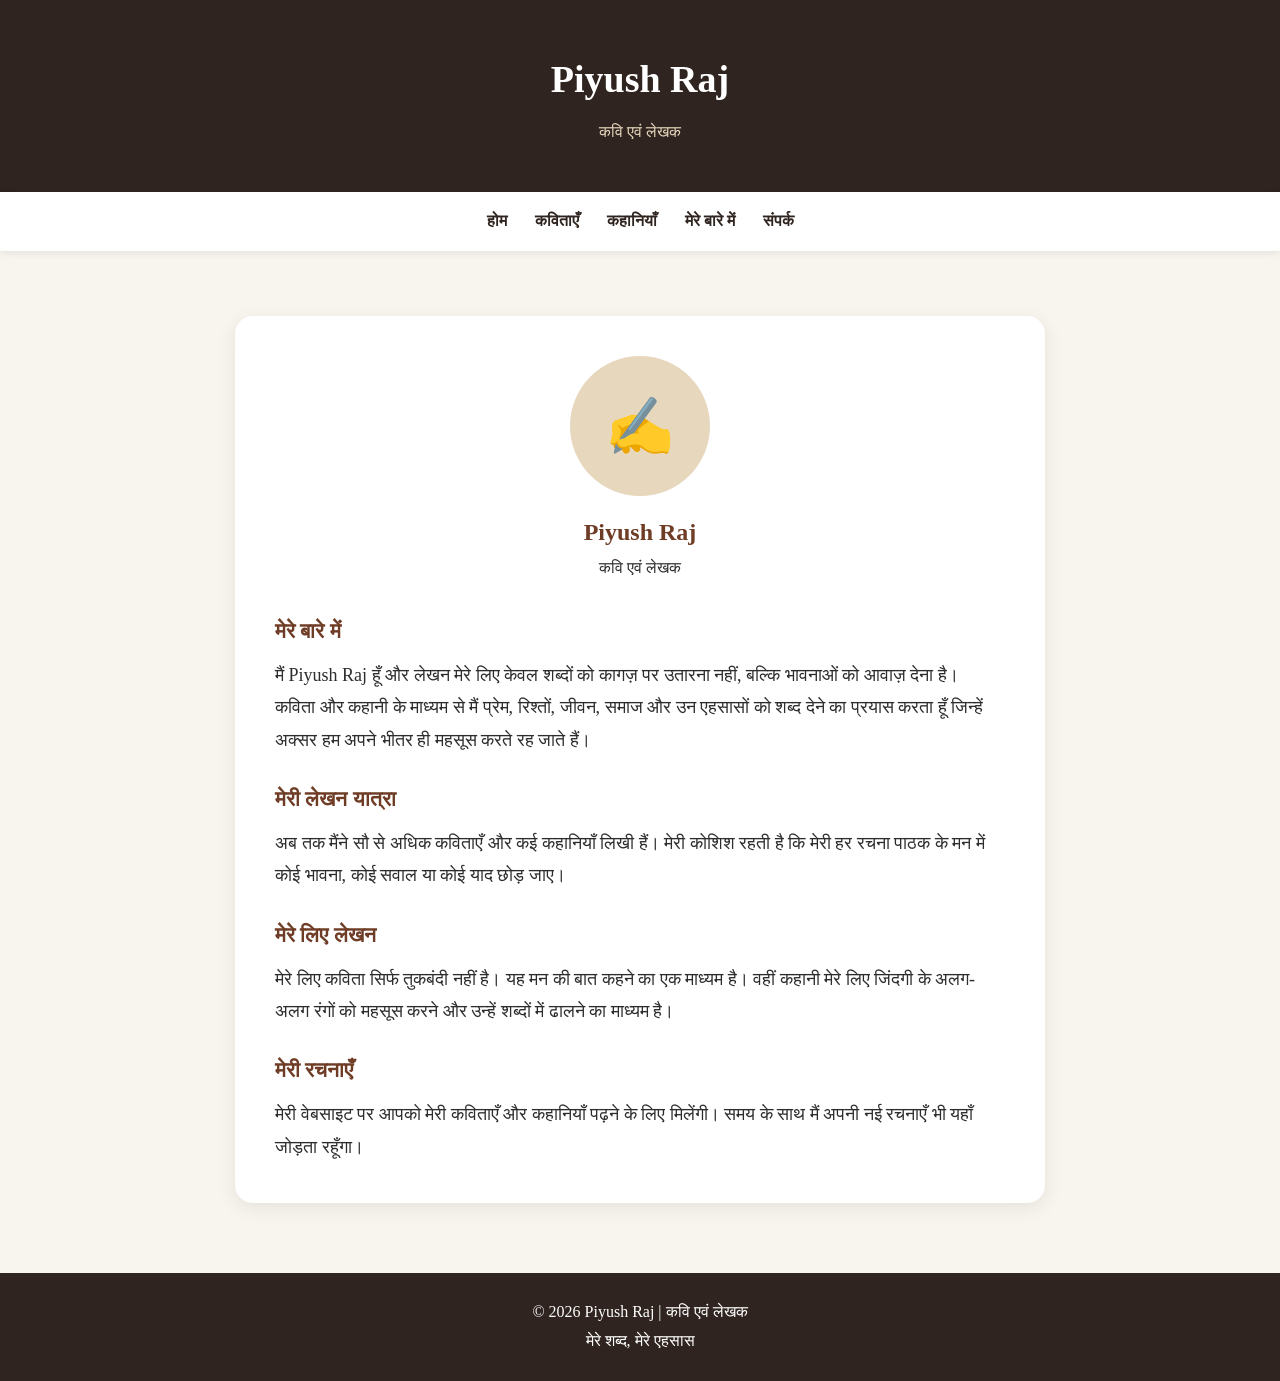
==== about.html @ 10edcc47 "Create about.html with author information Added a new about page with personal details and writing j" ====
<!DOCTYPE html>
<html lang="hi">
<head>
    <meta charset="UTF-8">
    <meta name="viewport" content="width=device-width, initial-scale=1.0">

    <title>मेरे बारे में | Piyush Raj</title>

    <style>
        * {
            margin: 0;
            padding: 0;
            box-sizing: border-box;
        }

        body {
            font-family: Georgia, "Noto Serif Devanagari", serif;
            background: #f8f5ef;
            color: #2d2d2d;
            line-height: 1.8;
        }

        header {
            background: #2f241f;
            color: white;
            text-align: center;
            padding: 45px 20px;
        }

        header h1 {
            font-size: 38px;
        }

        header p {
            color: #e7d7bd;
            margin-top: 5px;
        }

        nav {
            background: white;
            padding: 15px;
            text-align: center;
            box-shadow: 0 2px 8px rgba(0,0,0,0.08);
        }

        nav a {
            text-decoration: none;
            color: #2f241f;
            font-weight: bold;
            margin: 0 12px;
        }

        nav a:hover {
            color: #a45c2c;
        }

        .container {
            max-width: 850px;
            margin: 45px auto;
            padding: 20px;
        }

        .about-card {
            background: white;
            padding: 40px;
            border-radius: 18px;
            box-shadow: 0 5px 20px rgba(0,0,0,0.08);
        }

        .profile {
            text-align: center;
            margin-bottom: 30px;
        }

        .profile-circle {
            width: 140px;
            height: 140px;
            margin: auto;
            border-radius: 50%;
            background: #e7d7bd;
            display: flex;
            align-items: center;
            justify-content: center;
            font-size: 55px;
        }

        .profile h2 {
            margin-top: 15px;
            color: #6f3c26;
        }

        .about-text {
            font-size: 18px;
        }

        .about-text h3 {
            color: #6f3c26;
            margin-top: 25px;
            margin-bottom: 8px;
        }

        footer {
            background: #2f241f;
            color: white;
            text-align: center;
            padding: 25px;
            margin-top: 50px;
        }

        @media (max-width: 600px) {

            header h1 {
                font-size: 30px;
            }

            nav a {
                display: inline-block;
                margin: 5px 7px;
            }

            .about-card {
                padding: 25px 20px;
            }

            .about-text {
                font-size: 17px;
            }
        }
    </style>
</head>

<body>

<header>
    <h1>Piyush Raj</h1>
    <p>कवि एवं लेखक</p>
</header>

<nav>
    <a href="index.html">होम</a>
    <a href="poems.html">कविताएँ</a>
    <a href="stories.html">कहानियाँ</a>
    <a href="about.html">मेरे बारे में</a>
    <a href="contact.html">संपर्क</a>
</nav>

<div class="container">

    <div class="about-card">

        <div class="profile">

            <div class="profile-circle">
                ✍️
            </div>

            <h2>Piyush Raj</h2>

            <p>कवि एवं लेखक</p>

        </div>


        <div class="about-text">

            <h3>मेरे बारे में</h3>

            <p>
                मैं Piyush Raj हूँ और लेखन मेरे लिए केवल शब्दों को
                कागज़ पर उतारना नहीं, बल्कि भावनाओं को आवाज़ देना है।
            </p>

            <p>
                कविता और कहानी के माध्यम से मैं प्रेम, रिश्तों,
                जीवन, समाज और उन एहसासों को शब्द देने का प्रयास करता हूँ
                जिन्हें अक्सर हम अपने भीतर ही महसूस करते रह जाते हैं।
            </p>


            <h3>मेरी लेखन यात्रा</h3>

            <p>
                अब तक मैंने सौ से अधिक कविताएँ और कई कहानियाँ लिखी हैं।
                मेरी कोशिश रहती है कि मेरी हर रचना पाठक के मन में
                कोई भावना, कोई सवाल या कोई याद छोड़ जाए।
            </p>


            <h3>मेरे लिए लेखन</h3>

            <p>
                मेरे लिए कविता सिर्फ तुकबंदी नहीं है।
                यह मन की बात कहने का एक माध्यम है।
                वहीं कहानी मेरे लिए जिंदगी के अलग-अलग रंगों को
                महसूस करने और उन्हें शब्दों में ढालने का माध्यम है।
            </p>


            <h3>मेरी रचनाएँ</h3>

            <p>
                मेरी वेबसाइट पर आपको मेरी कविताएँ और कहानियाँ
                पढ़ने के लिए मिलेंगी। समय के साथ मैं अपनी नई
                रचनाएँ भी यहाँ जोड़ता रहूँगा।
            </p>

        </div>

    </div>

</div>

<footer>
    <p>© 2026 Piyush Raj | कवि एवं लेखक</p>
    <p>मेरे शब्द, मेरे एहसास</p>
</footer>

</body>
</html>
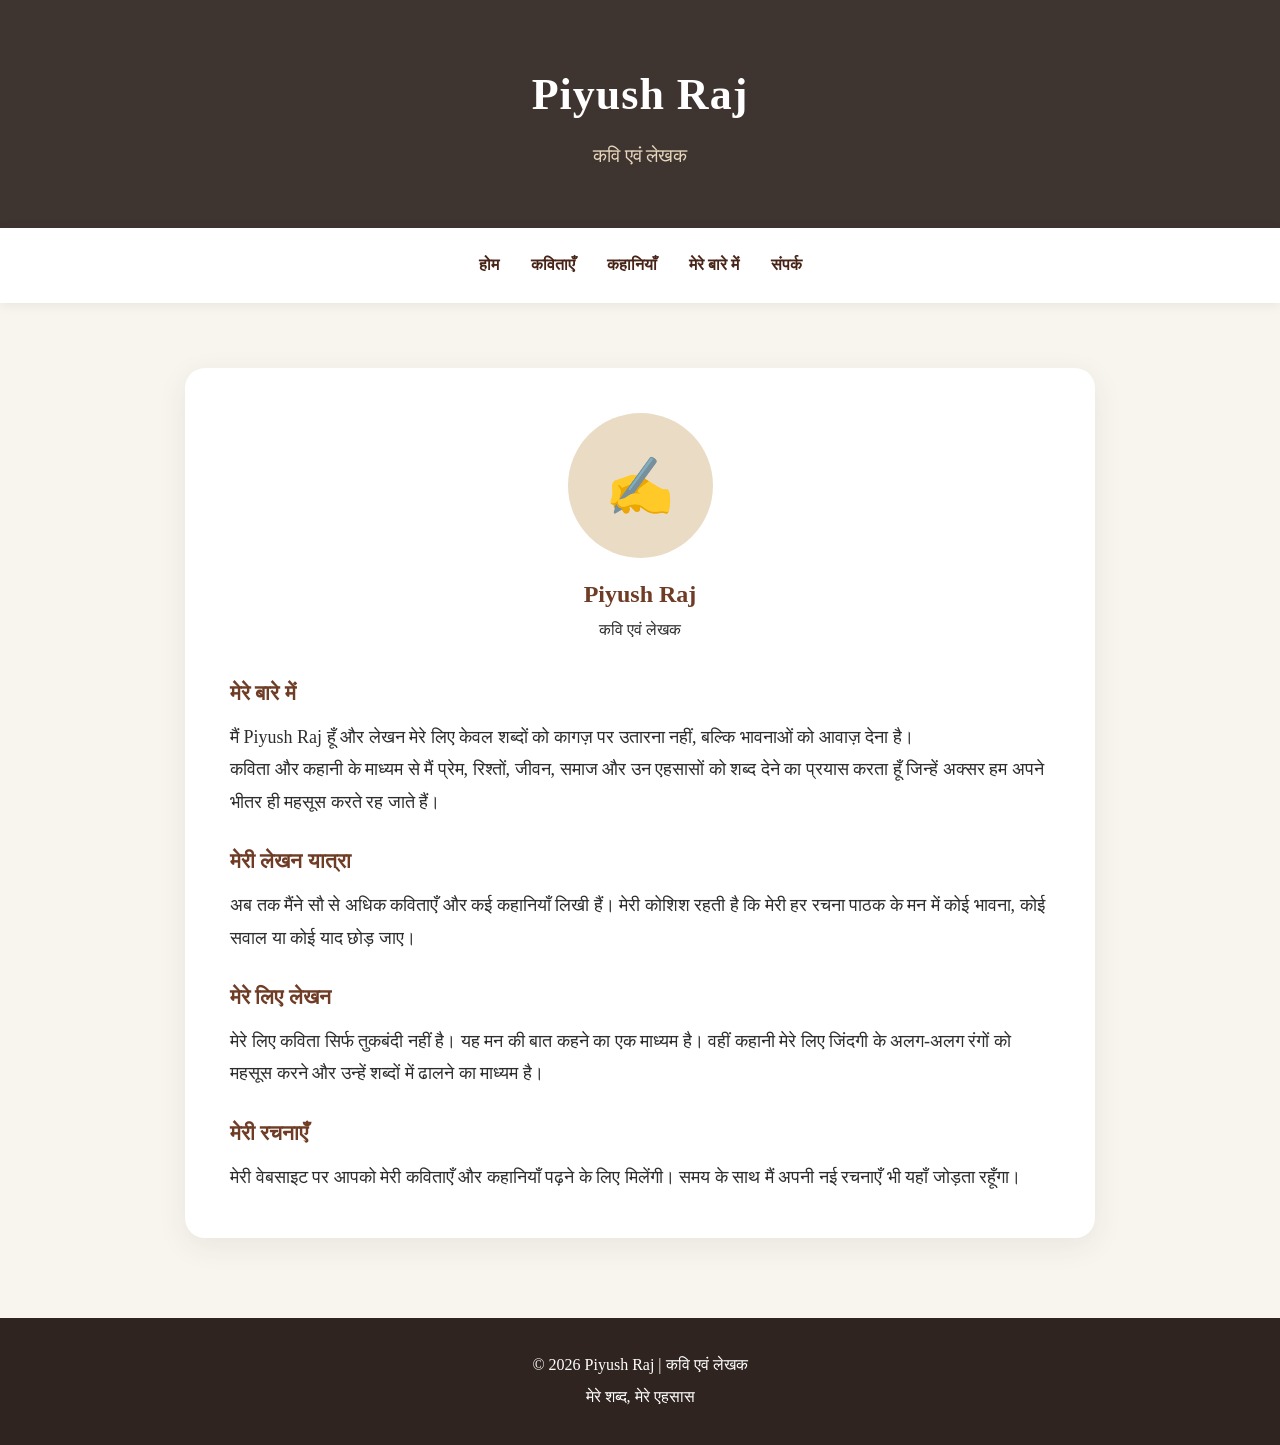
==== commit 8327d290: "Remove inline CSS from about.html Removed inline CSS styles from about.html." ====
--- a/about.html
+++ b/about.html
@@ -3,130 +3,11 @@
 <head>
     <meta charset="UTF-8">
     <meta name="viewport" content="width=device-width, initial-scale=1.0">
+    <link rel="stylesheet" href="style.css">
 
     <title>मेरे बारे में | Piyush Raj</title>
 
-    <style>
-        * {
-            margin: 0;
-            padding: 0;
-            box-sizing: border-box;
-        }
-
-        body {
-            font-family: Georgia, "Noto Serif Devanagari", serif;
-            background: #f8f5ef;
-            color: #2d2d2d;
-            line-height: 1.8;
-        }
-
-        header {
-            background: #2f241f;
-            color: white;
-            text-align: center;
-            padding: 45px 20px;
-        }
-
-        header h1 {
-            font-size: 38px;
-        }
-
-        header p {
-            color: #e7d7bd;
-            margin-top: 5px;
-        }
-
-        nav {
-            background: white;
-            padding: 15px;
-            text-align: center;
-            box-shadow: 0 2px 8px rgba(0,0,0,0.08);
-        }
-
-        nav a {
-            text-decoration: none;
-            color: #2f241f;
-            font-weight: bold;
-            margin: 0 12px;
-        }
-
-        nav a:hover {
-            color: #a45c2c;
-        }
-
-        .container {
-            max-width: 850px;
-            margin: 45px auto;
-            padding: 20px;
-        }
-
-        .about-card {
-            background: white;
-            padding: 40px;
-            border-radius: 18px;
-            box-shadow: 0 5px 20px rgba(0,0,0,0.08);
-        }
-
-        .profile {
-            text-align: center;
-            margin-bottom: 30px;
-        }
-
-        .profile-circle {
-            width: 140px;
-            height: 140px;
-            margin: auto;
-            border-radius: 50%;
-            background: #e7d7bd;
-            display: flex;
-            align-items: center;
-            justify-content: center;
-            font-size: 55px;
-        }
-
-        .profile h2 {
-            margin-top: 15px;
-            color: #6f3c26;
-        }
-
-        .about-text {
-            font-size: 18px;
-        }
-
-        .about-text h3 {
-            color: #6f3c26;
-            margin-top: 25px;
-            margin-bottom: 8px;
-        }
-
-        footer {
-            background: #2f241f;
-            color: white;
-            text-align: center;
-            padding: 25px;
-            margin-top: 50px;
-        }
-
-        @media (max-width: 600px) {
-
-            header h1 {
-                font-size: 30px;
-            }
-
-            nav a {
-                display: inline-block;
-                margin: 5px 7px;
-            }
-
-            .about-card {
-                padding: 25px 20px;
-            }
-
-            .about-text {
-                font-size: 17px;
-            }
-        }
-    </style>
+    
 </head>
 
 <body>
--- a/style.css
+++ b/style.css
@@ -0,0 +1,479 @@
+* {
+    margin: 0;
+    padding: 0;
+    box-sizing: border-box;
+}
+
+:root {
+    --primary: #6f3c26;
+    --primary-dark: #472417;
+    --gold: #c69c5d;
+    --cream: #f8f5ef;
+    --white: #ffffff;
+    --text: #2d2d2d;
+    --muted: #777;
+    --border: #eadfd2;
+    --shadow: 0 8px 30px rgba(47, 36, 31, 0.08);
+}
+
+html {
+    scroll-behavior: smooth;
+}
+
+body {
+    font-family: Georgia, "Noto Serif Devanagari", serif;
+    background: var(--cream);
+    color: var(--text);
+    line-height: 1.8;
+}
+
+/* =========================
+   HEADER
+========================= */
+
+header {
+    background:
+        linear-gradient(
+            rgba(47, 36, 31, 0.92),
+            rgba(47, 36, 31, 0.92)
+        );
+    color: var(--white);
+    text-align: center;
+    padding: 55px 20px;
+}
+
+header h1 {
+    font-size: 44px;
+    letter-spacing: 1px;
+}
+
+header p {
+    color: #e7d7bd;
+    font-size: 19px;
+    margin-top: 5px;
+}
+
+/* =========================
+   NAVIGATION
+========================= */
+
+nav {
+    background: var(--white);
+    padding: 15px 10px;
+    text-align: center;
+    box-shadow: 0 2px 12px rgba(0, 0, 0, 0.07);
+    position: sticky;
+    top: 0;
+    z-index: 100;
+}
+
+nav a {
+    display: inline-block;
+    text-decoration: none;
+    color: var(--primary-dark);
+    font-weight: bold;
+    margin: 4px 12px;
+    padding: 4px 2px;
+    transition: 0.3s;
+}
+
+nav a:hover {
+    color: var(--gold);
+}
+
+/* =========================
+   HERO
+========================= */
+
+.hero {
+    max-width: 1000px;
+    margin: 55px auto;
+    padding: 30px 20px;
+    text-align: center;
+}
+
+.hero h2 {
+    font-size: 38px;
+    color: var(--primary);
+    margin-bottom: 15px;
+}
+
+.hero p {
+    max-width: 750px;
+    margin: auto;
+    font-size: 19px;
+    color: #555;
+}
+
+/* =========================
+   BUTTONS
+========================= */
+
+.buttons {
+    margin-top: 30px;
+}
+
+.btn,
+.read-btn {
+    display: inline-block;
+    background: var(--primary);
+    color: var(--white);
+    padding: 11px 23px;
+    margin: 6px;
+    border-radius: 30px;
+    text-decoration: none;
+    transition: 0.3s;
+}
+
+.btn:hover,
+.read-btn:hover {
+    background: var(--primary-dark);
+    transform: translateY(-2px);
+}
+
+/* =========================
+   SECTIONS
+========================= */
+
+.section {
+    max-width: 1050px;
+    margin: 50px auto;
+    padding: 25px 20px;
+    text-align: center;
+}
+
+.section h2 {
+    color: var(--primary);
+    font-size: 32px;
+    margin-bottom: 12px;
+}
+
+/* =========================
+   CARDS
+========================= */
+
+.cards {
+    display: flex;
+    gap: 25px;
+    justify-content: center;
+    flex-wrap: wrap;
+    margin-top: 30px;
+}
+
+.card {
+    background: var(--white);
+    padding: 30px;
+    width: 300px;
+    border-radius: 18px;
+    box-shadow: var(--shadow);
+    transition: 0.3s;
+}
+
+.card:hover {
+    transform: translateY(-5px);
+}
+
+.card h3 {
+    color: var(--primary);
+    margin-bottom: 10px;
+}
+
+/* =========================
+   PAGE CONTAINER
+========================= */
+
+.container,
+.poem-container {
+    max-width: 950px;
+    margin: 45px auto;
+    padding: 20px;
+}
+
+/* =========================
+   PAGE TITLE
+========================= */
+
+.title {
+    text-align: center;
+    margin-bottom: 35px;
+}
+
+.title h2 {
+    color: var(--primary);
+    font-size: 34px;
+}
+
+.title p {
+    color: var(--muted);
+}
+
+/* =========================
+   POEMS & STORIES
+========================= */
+
+.poem-list,
+.story-list {
+    display: grid;
+    gap: 20px;
+}
+
+.poem-card,
+.story-card {
+    background: var(--white);
+    padding: 25px;
+    border-radius: 16px;
+    box-shadow: var(--shadow);
+    transition: 0.3s;
+}
+
+.poem-card:hover,
+.story-card:hover {
+    transform: translateY(-3px);
+}
+
+.poem-card h3,
+.story-card h3 {
+    color: var(--primary);
+    margin-bottom: 6px;
+}
+
+.poem-card p,
+.story-card p {
+    color: var(--muted);
+}
+
+/* =========================
+   POEM PAGE
+========================= */
+
+.poem {
+    background: var(--white);
+    padding: 50px 40px;
+    border-radius: 20px;
+    box-shadow: var(--shadow);
+}
+
+.poem-title {
+    text-align: center;
+    color: var(--primary);
+    font-size: 36px;
+    margin-bottom: 8px;
+}
+
+.author {
+    text-align: center;
+    color: var(--muted);
+    margin-bottom: 35px;
+}
+
+.poem-text {
+    font-size: 20px;
+    text-align: center;
+    white-space: pre-line;
+}
+
+/* =========================
+   ABOUT PAGE
+========================= */
+
+.about-card,
+.contact-card {
+    background: var(--white);
+    padding: 45px;
+    border-radius: 20px;
+    box-shadow: var(--shadow);
+}
+
+.profile {
+    text-align: center;
+    margin-bottom: 30px;
+}
+
+.profile-circle {
+    width: 145px;
+    height: 145px;
+    margin: auto;
+    border-radius: 50%;
+    background: #eadbc5;
+    display: flex;
+    align-items: center;
+    justify-content: center;
+    font-size: 55px;
+}
+
+.profile h2 {
+    margin-top: 15px;
+    color: var(--primary);
+}
+
+.about-text {
+    font-size: 18px;
+}
+
+.about-text h3 {
+    color: var(--primary);
+    margin-top: 25px;
+    margin-bottom: 8px;
+}
+
+/* =========================
+   CONTACT FORM
+========================= */
+
+label {
+    display: block;
+    margin-top: 18px;
+    margin-bottom: 6px;
+    font-weight: bold;
+}
+
+input,
+textarea {
+    width: 100%;
+    padding: 13px;
+    border: 1px solid var(--border);
+    border-radius: 9px;
+    font-family: inherit;
+    font-size: 16px;
+    background: #fffdf9;
+}
+
+textarea {
+    min-height: 150px;
+    resize: vertical;
+}
+
+input:focus,
+textarea:focus {
+    outline: none;
+    border-color: var(--primary);
+}
+
+button {
+    width: 100%;
+    margin-top: 25px;
+    padding: 13px;
+    border: none;
+    border-radius: 30px;
+    background: var(--primary);
+    color: var(--white);
+    font-size: 17px;
+    font-family: inherit;
+    cursor: pointer;
+}
+
+button:hover {
+    background: var(--primary-dark);
+}
+
+/* =========================
+   SHARE
+========================= */
+
+.share {
+    text-align: center;
+    margin-top: 35px;
+}
+
+.share a {
+    display: inline-block;
+    background: var(--primary);
+    color: var(--white);
+    padding: 10px 20px;
+    margin: 5px;
+    border-radius: 25px;
+    text-decoration: none;
+}
+
+/* =========================
+   BACK LINK
+========================= */
+
+.back {
+    text-align: center;
+    margin-top: 30px;
+}
+
+.back a {
+    color: var(--primary);
+    text-decoration: none;
+    font-weight: bold;
+}
+
+/* =========================
+   FOOTER
+========================= */
+
+footer {
+    background: #2f241f;
+    color: var(--white);
+    text-align: center;
+    padding: 30px 20px;
+    margin-top: 60px;
+}
+
+footer p {
+    margin: 3px 0;
+}
+
+/* =========================
+   MOBILE
+========================= */
+
+@media (max-width: 600px) {
+
+    header {
+        padding: 40px 15px;
+    }
+
+    header h1 {
+        font-size: 32px;
+    }
+
+    header p {
+        font-size: 17px;
+    }
+
+    nav a {
+        margin: 4px 6px;
+        font-size: 15px;
+    }
+
+    .hero {
+        margin: 35px auto;
+    }
+
+    .hero h2 {
+        font-size: 29px;
+    }
+
+    .hero p {
+        font-size: 17px;
+    }
+
+    .section h2 {
+        font-size: 28px;
+    }
+
+    .poem,
+    .about-card,
+    .contact-card {
+        padding: 28px 20px;
+    }
+
+    .poem-title {
+        font-size: 28px;
+    }
+
+    .poem-text {
+        font-size: 18px;
+    }
+
+    .about-text {
+        font-size: 17px;
+    }
+
+    .card {
+        width: 100%;
+    }
+  }
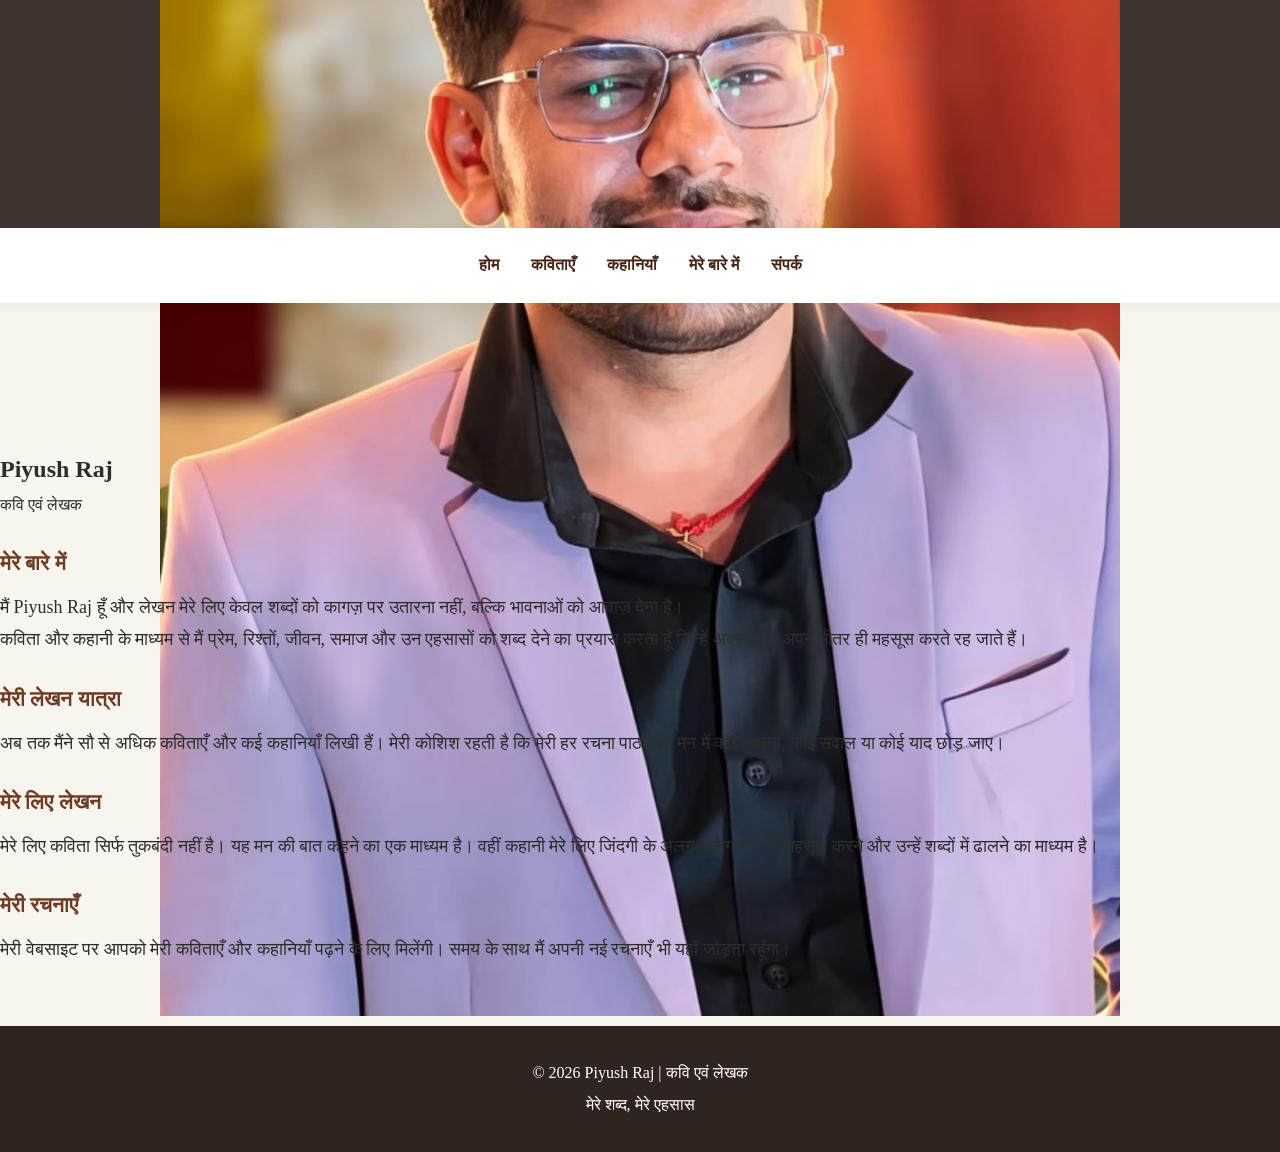
==== commit 605deb2e: "Update profile display in about.html Replaced profile circle emoji with an image of Piyush Raj." ====
--- a/about.html
+++ b/about.html
@@ -25,16 +25,10 @@
     <a href="contact.html">संपर्क</a>
 </nav>
 
-<div class="container">
 
-    <div class="about-card">
-
-        <div class="profile">
-
-            <div class="profile-circle">
-                ✍️
-            </div>
-
+<div class="profile-circle">
+    <img src="piyush-raj.jpg" alt="Piyush Raj">
+</div>
             <h2>Piyush Raj</h2>
 
             <p>कवि एवं लेखक</p>
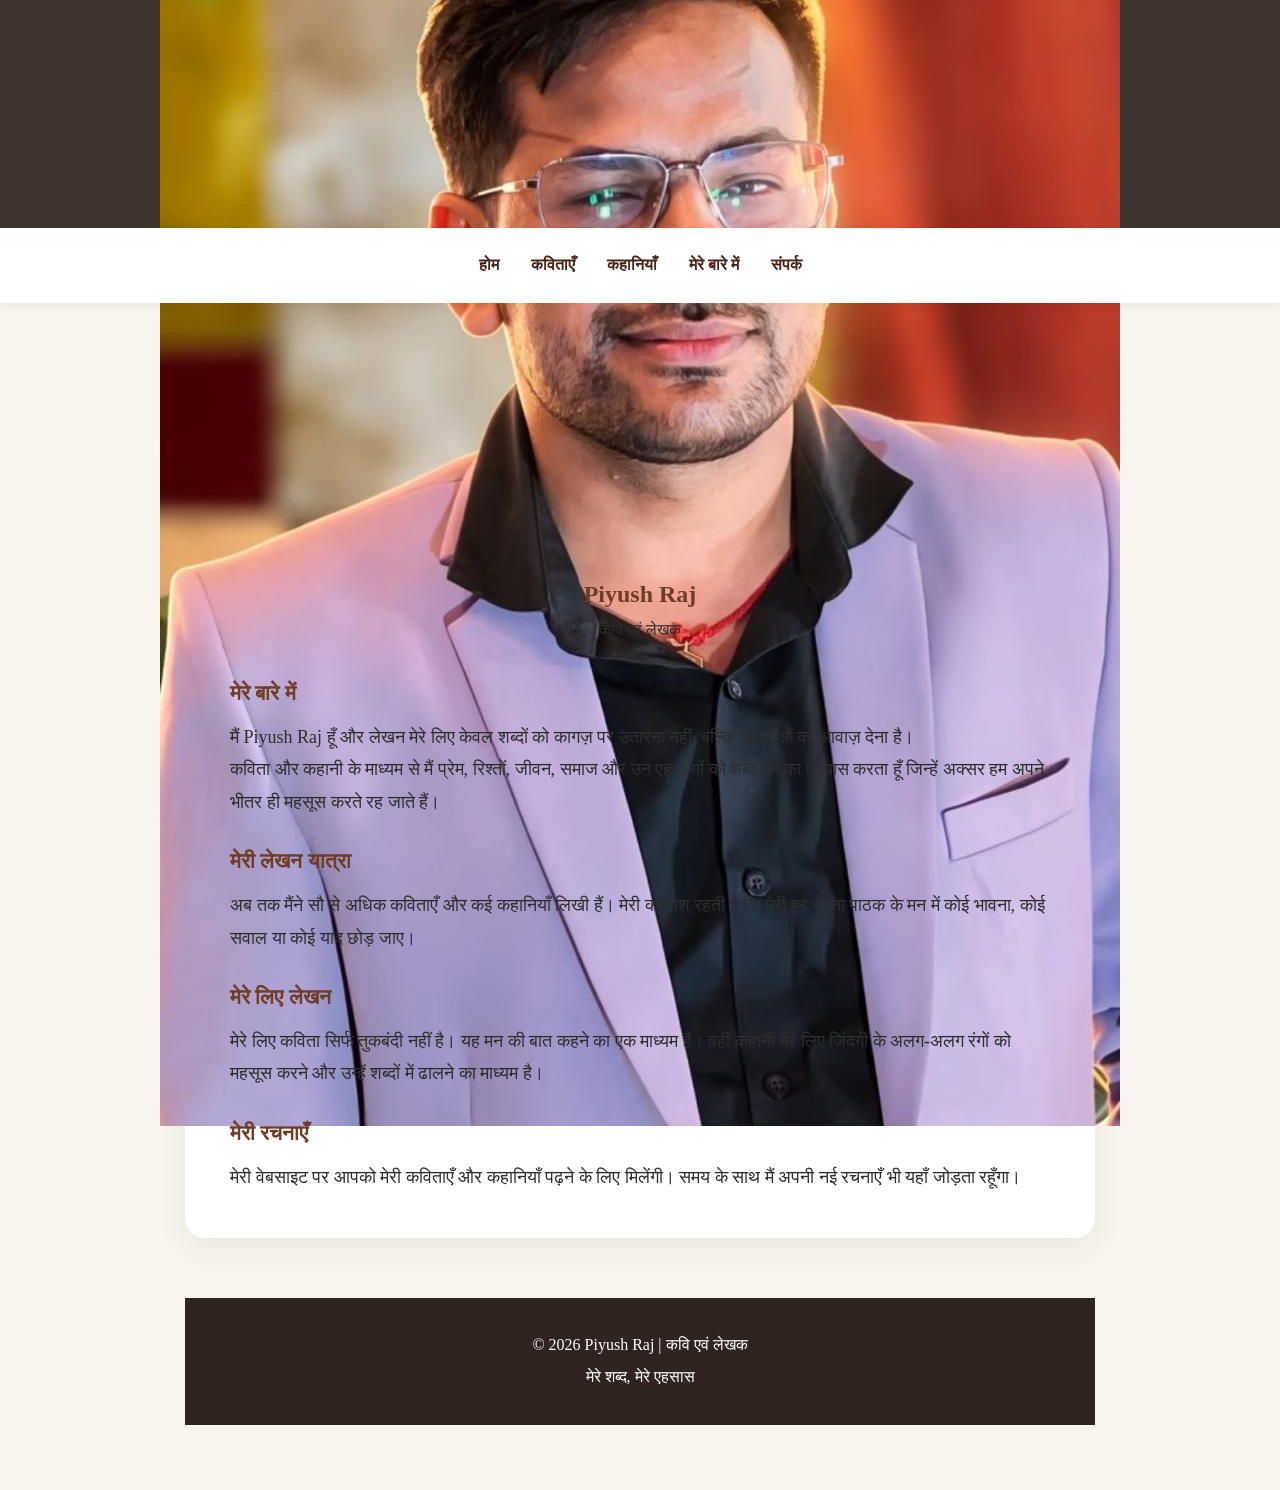
==== commit 4d178305: "Refactor about section with new layout Reorganized the about section to include a container and abou" ====
--- a/about.html
+++ b/about.html
@@ -26,14 +26,24 @@
 </nav>
 
 
-<div class="profile-circle">
-    <img src="piyush-raj.jpg" alt="Piyush Raj">
-</div>
+<div class="container">
+
+    <div class="about-card">
+
+        <div class="profile">
+
+            <div class="profile-circle">
+                <img src="piyush-raj.jpg" alt="Piyush Raj">
+            </div>
+
             <h2>Piyush Raj</h2>
 
             <p>कवि एवं लेखक</p>
 
         </div>
+
+
+        <div class="about-text">
 
 
         <div class="about-text">
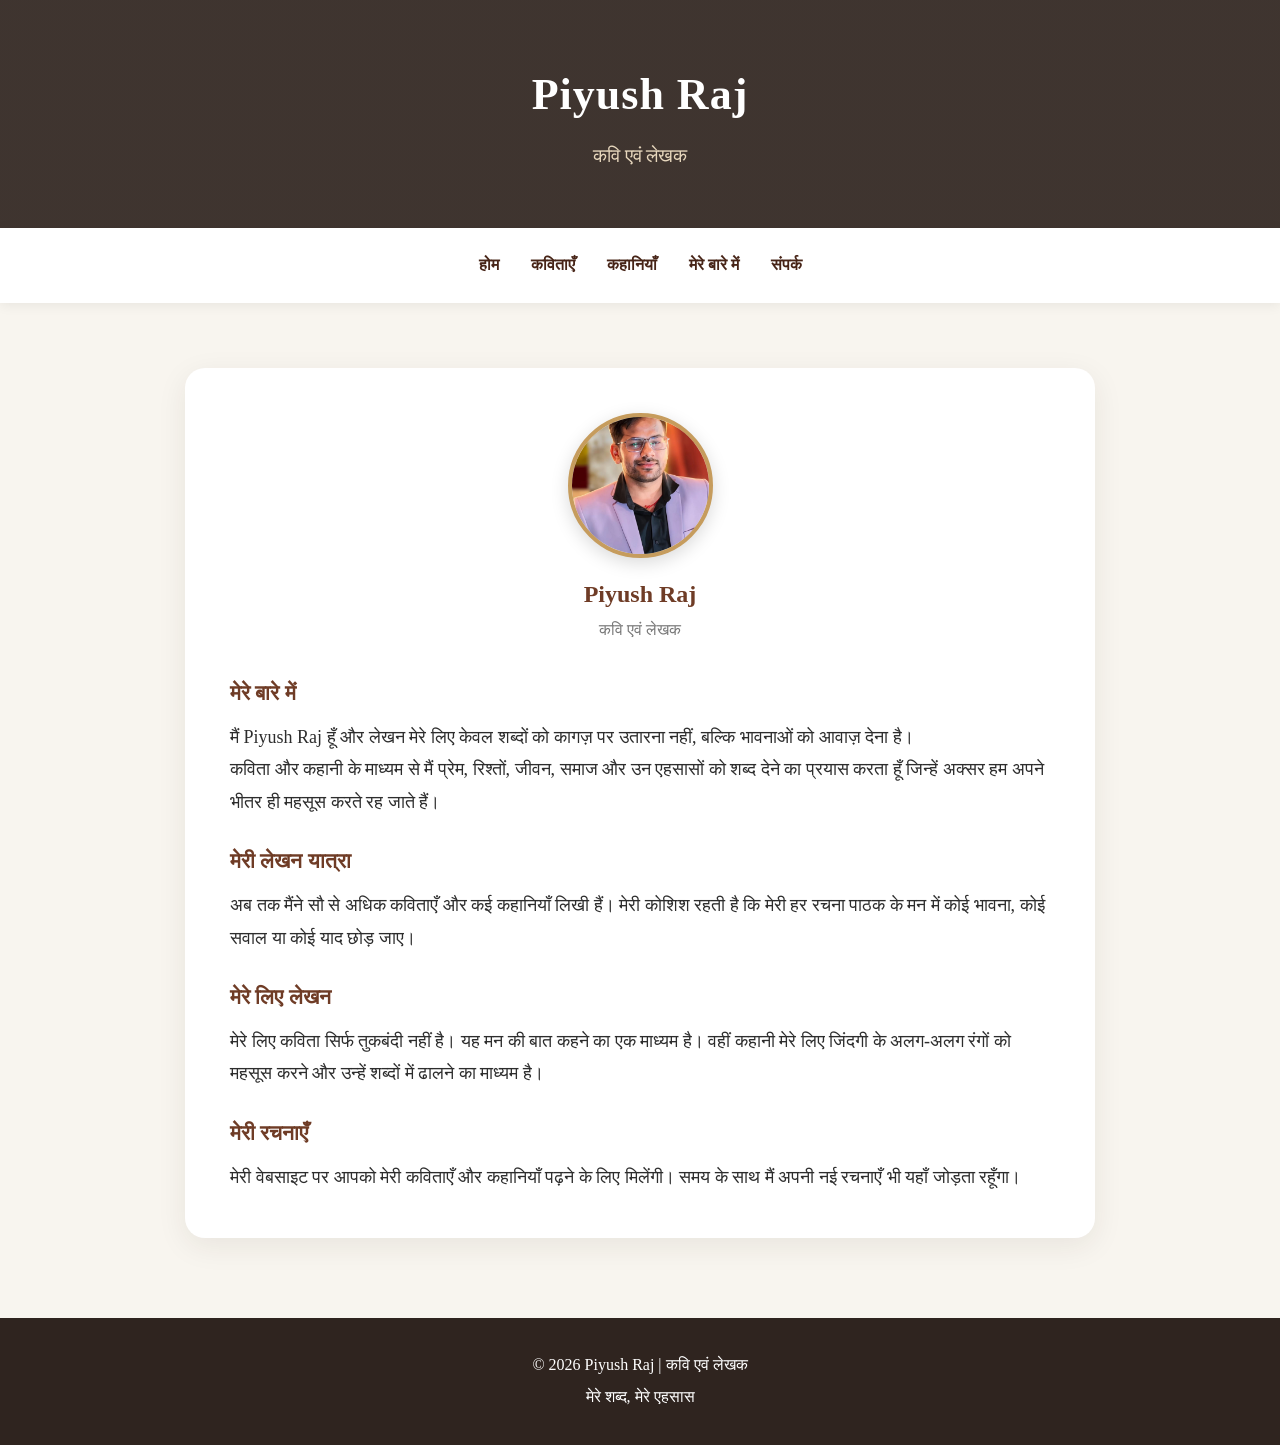
==== commit 5f5486c1: "Update profile picture styling in about.html" ====
--- a/about.html
+++ b/about.html
@@ -32,9 +32,9 @@
 
         <div class="profile">
 
-            <div class="profile-circle">
-                <img src="piyush-raj.jpg" alt="Piyush Raj">
-            </div>
+            <div class="profile-circle" style="width:145px; height:145px; margin:0 auto; border-radius:50%; overflow:hidden; border:4px solid #c69c5d; box-shadow:0 5px 18px rgba(0,0,0,0.15);">
+    <img src="piyush-raj.jpg" alt="Piyush Raj" style="width:100%; height:100%; object-fit:cover; display:block;">
+</div>
 
             <h2>Piyush Raj</h2>
 
@@ -46,7 +46,7 @@
         <div class="about-text">
 
 
-        <div class="about-text">
+      
 
             <h3>मेरे बारे में</h3>
 
--- a/style.css
+++ b/style.css
@@ -477,3 +477,38 @@
         width: 100%;
     }
   }
+/* =========================
+   PROFILE PHOTO
+========================= */
+
+.profile {
+    text-align: center;
+    margin-bottom: 30px;
+}
+
+.profile-circle {
+    width: 145px;
+    height: 145px;
+    margin: 0 auto;
+    border-radius: 50%;
+    overflow: hidden;
+    border: 4px solid #c69c5d;
+    box-shadow: 0 5px 18px rgba(0, 0, 0, 0.15);
+}
+
+.profile-circle img {
+    width: 100%;
+    height: 100%;
+    object-fit: cover;
+    display: block;
+}
+
+.profile h2 {
+    margin-top: 15px;
+    color: #6f3c26;
+}
+
+.profile p {
+    color: #777;
+}
+
